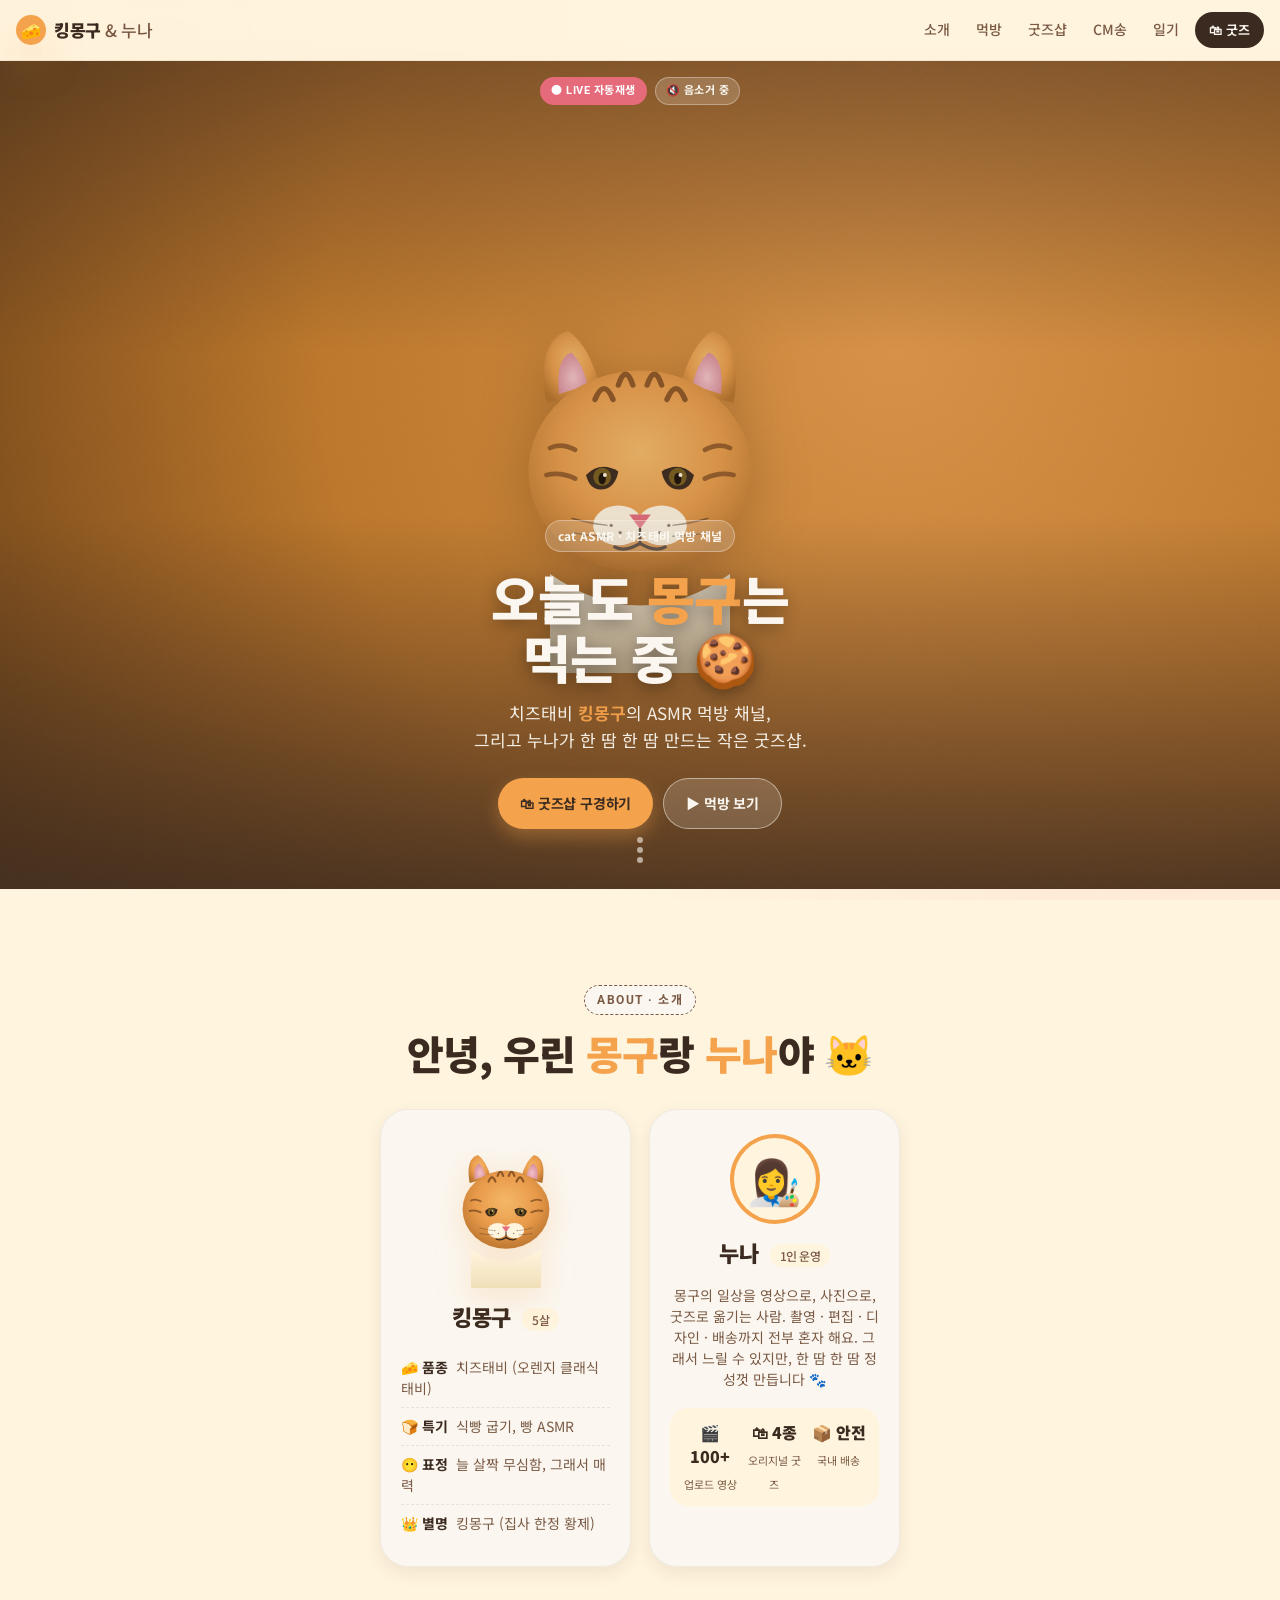
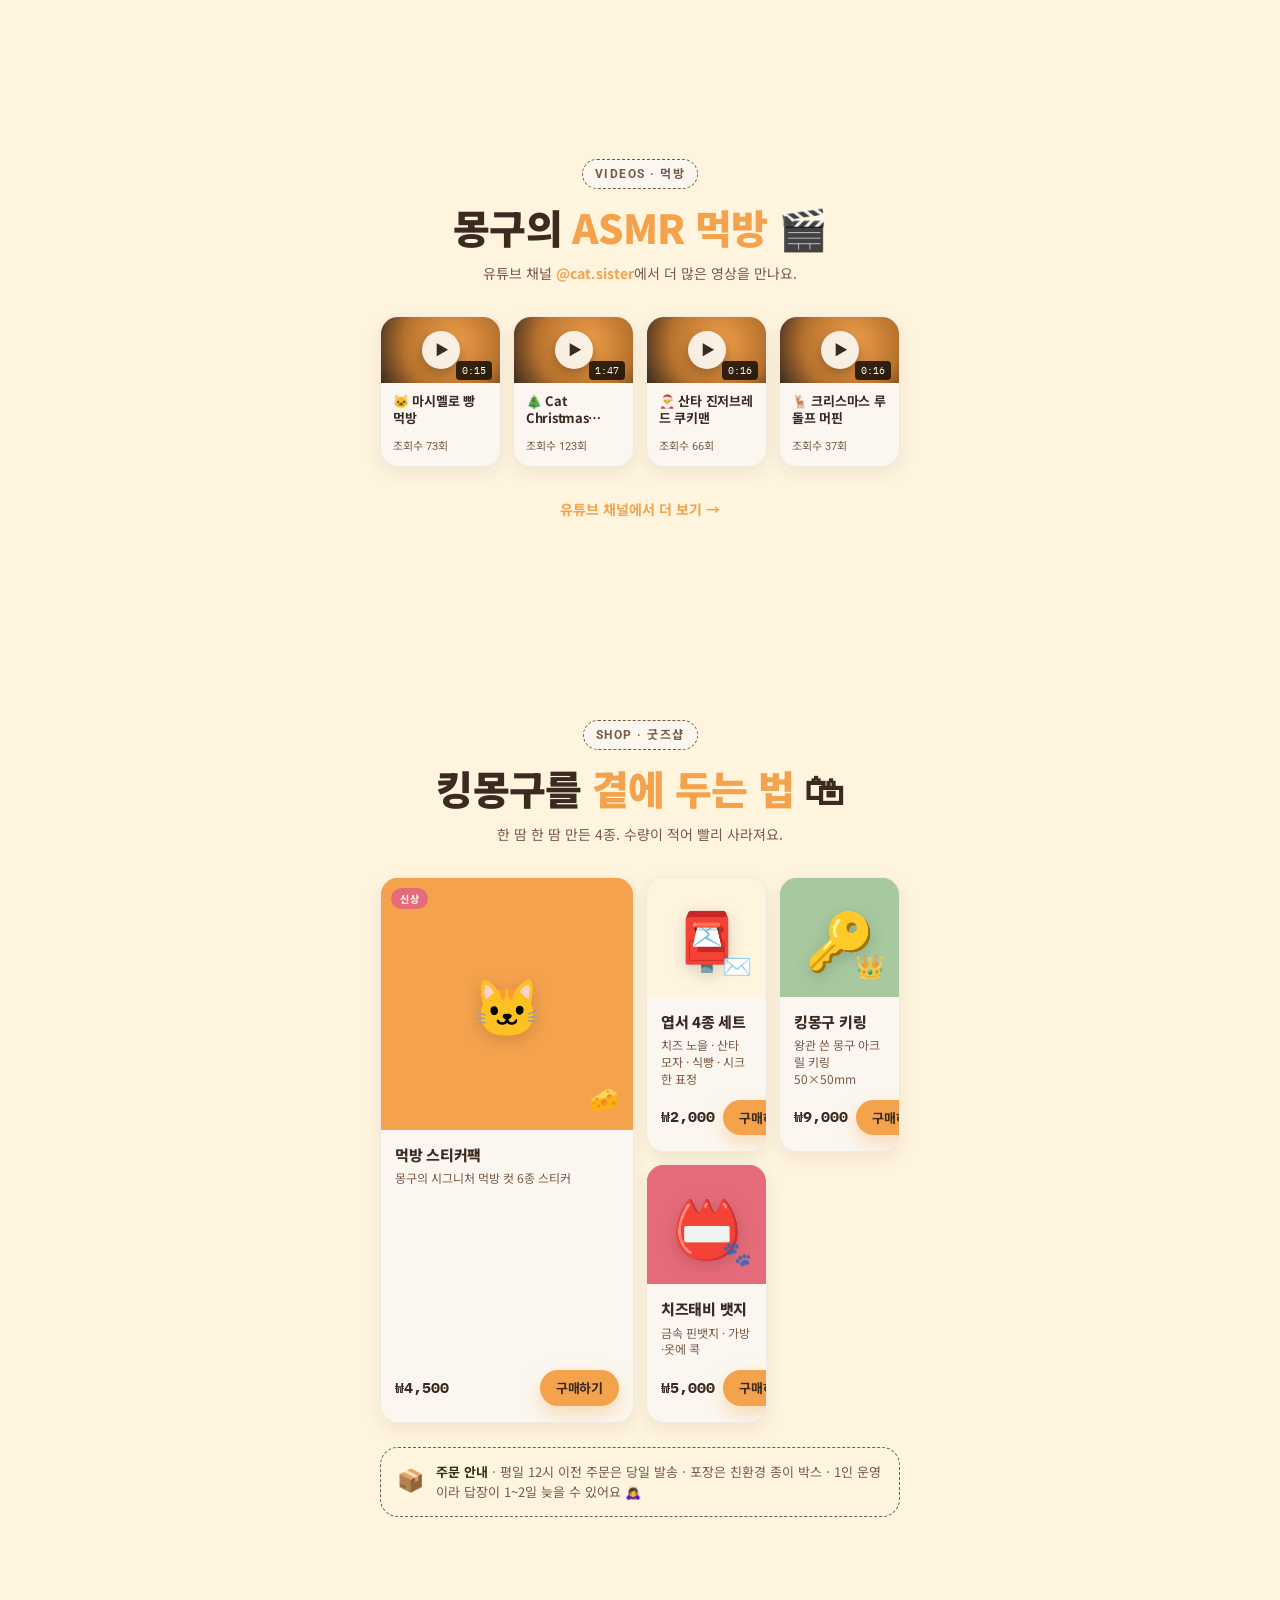
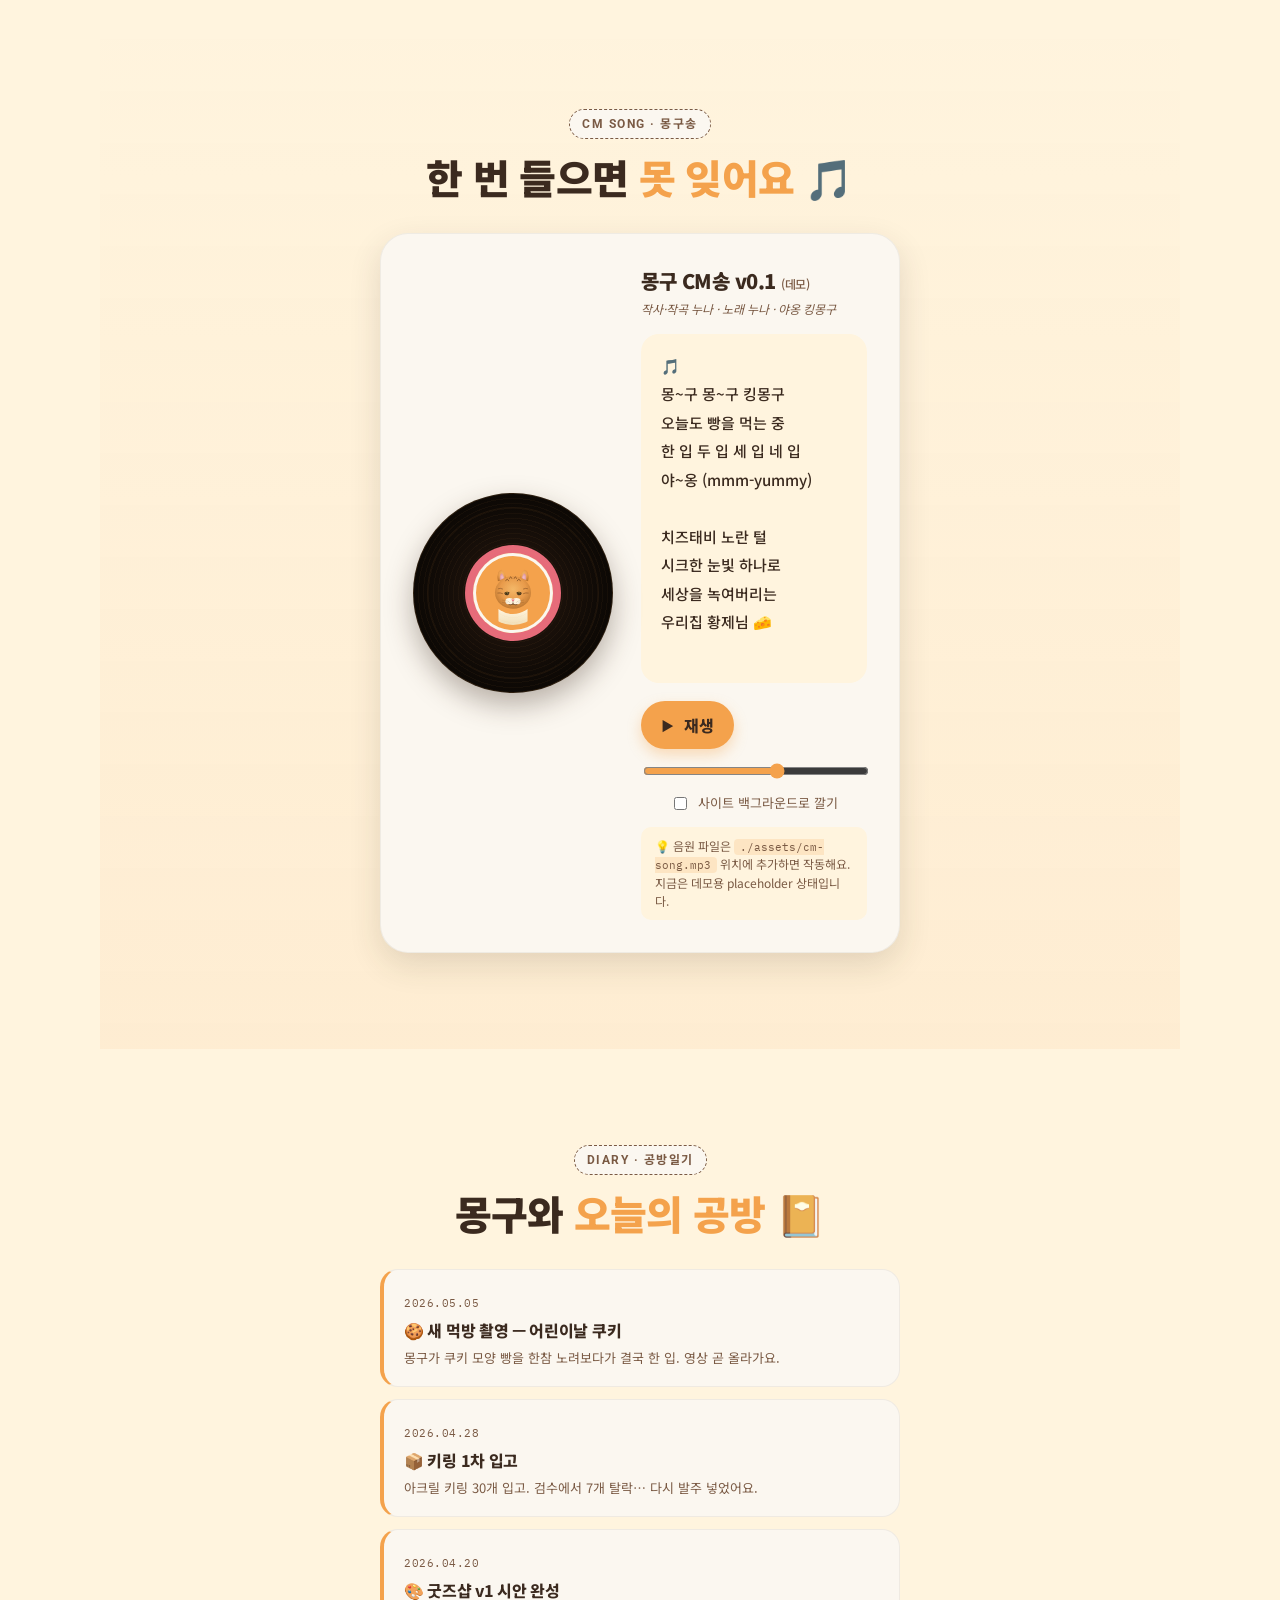
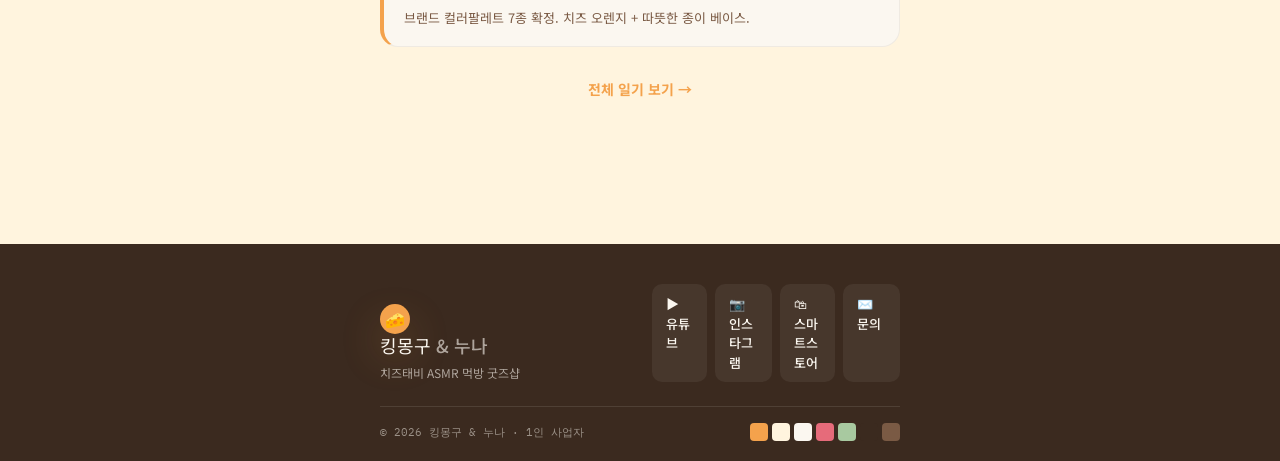
==== index.html @ b76df9a6 "Initial commit: mongu brand homepage Co-Authored-By: Claude Sonnet 4.6 <noreply@anthropic.com>" ====
<!doctype html>
<html lang="ko">
<head>
  <meta charset="utf-8" />
  <meta name="viewport" content="width=device-width,initial-scale=1,viewport-fit=cover" />
  <meta name="theme-color" content="#F4A24C" />
  <meta name="description" content="치즈태비 킹몽구의 ASMR 먹방 채널 공식 굿즈샵. 누나가 한 땀 한 땀 만든 작은 가게." />

  <title>킹몽구 &amp; 누나 — 치즈태비 ASMR 먹방 굿즈샵</title>

  <!-- Open Graph -->
  <meta property="og:title" content="킹몽구 & 누나" />
  <meta property="og:description" content="치즈태비 ASMR 먹방 채널의 작은 굿즈샵 🐱🧀" />
  <meta property="og:type" content="website" />

  <!-- Fonts (유튜브 표준: Roboto + Noto Sans KR) -->
  <link rel="preconnect" href="https://fonts.googleapis.com">
  <link rel="preconnect" href="https://fonts.gstatic.com" crossorigin>
  <link href="https://fonts.googleapis.com/css2?family=Noto+Sans+KR:wght@400;500;700;800;900&family=Roboto:wght@400;500;700;900&family=IBM+Plex+Mono:wght@400;500;600&display=swap" rel="stylesheet">

  <link rel="stylesheet" href="./styles.css" />
  <link rel="icon" href="data:image/svg+xml,%3Csvg xmlns='http://www.w3.org/2000/svg' viewBox='0 0 100 100'%3E%3Ctext y='.9em' font-size='90'%3E🧀%3C/text%3E%3C/svg%3E" />
</head>
<body>

<!-- ============ 상단 떠있는 네비 ============ -->
<header class="topbar" data-shrink>
  <a class="brand" href="#top" aria-label="킹몽구 홈">
    <span class="brand-dot">🧀</span>
    <span class="brand-name">킹몽구 <em>&amp; 누나</em></span>
  </a>
  <nav class="topnav" aria-label="섹션">
    <a href="#about">소개</a>
    <a href="#videos">먹방</a>
    <a href="#shop">굿즈샵</a>
    <a href="#cmsong">CM송</a>
    <a href="#diary">일기</a>
  </nav>
  <button class="topcta" type="button" data-scroll-to="#shop">🛍 굿즈</button>
</header>

<main id="top">

<!-- ============ 1. 히어로 (영상 BG) ============ -->
<section class="hero" id="hero">
  <!-- 영상 백그라운드 (유튜브 임베드. 실제 영상 ID는 README 안내대로 교체) -->
  <div class="hero-bg">
    <iframe
      id="bgvideo"
      src=""
      data-yt-id="REPLACE_WITH_YOUTUBE_ID"
      title="몽구 영상 백그라운드"
      allow="autoplay; encrypted-media"
      tabindex="-1"
      aria-hidden="true"
      loading="lazy"
    ></iframe>
    <!-- 영상이 비어있을 때 보이는 폴백: 몽구 SVG + 따뜻한 그라데이션 -->
    <div class="hero-fallback" aria-hidden="true">
      <object class="hero-mongu" type="image/svg+xml" data="./assets/mongu.svg" tabindex="-1"></object>
    </div>
    <div class="hero-scrim"></div>
    <div class="hero-grain"></div>
  </div>

  <div class="hero-tags">
    <span class="tag tag-live">● LIVE 자동재생</span>
    <span class="tag tag-mute" id="muteBadge">🔇 음소거 중</span>
  </div>

  <div class="hero-copy">
    <span class="hero-badge">cat ASMR · 치즈태비 먹방 채널</span>
    <h1>오늘도 <em>몽구</em>는<br>먹는 중 🍪</h1>
    <p class="hero-sub">
      치즈태비 <b>킹몽구</b>의 ASMR 먹방 채널,<br>
      그리고 누나가 한 땀 한 땀 만드는 작은 굿즈샵.
    </p>
    <div class="hero-ctas">
      <a class="btn btn-primary" href="#shop">🛍 굿즈샵 구경하기</a>
      <a class="btn btn-ghost" href="#videos">▶︎ 먹방 보기</a>
    </div>
  </div>

  <button class="hero-scroll" type="button" aria-label="아래로 스크롤" data-scroll-to="#about">
    <span></span><span></span><span></span>
  </button>
</section>

<!-- ============ 2. 소개 ============ -->
<section class="section about" id="about">
  <div class="section-head">
    <span class="kicker">about · 소개</span>
    <h2>안녕, 우린 <em>몽구</em>랑 <em>누나</em>야 🐱</h2>
  </div>

  <div class="about-grid">
    <div class="about-card mongu-card">
      <object class="about-mongu" type="image/svg+xml" data="./assets/mongu.svg" tabindex="-1"></object>
      <h3>킹몽구 <span class="age">5살</span></h3>
      <ul class="facts">
        <li>🧀 <b>품종</b> 치즈태비 (오렌지 클래식 태비)</li>
        <li>🍞 <b>특기</b> 식빵 굽기, 빵 ASMR</li>
        <li>😶 <b>표정</b> 늘 살짝 무심함, 그래서 매력</li>
        <li>👑 <b>별명</b> 킹몽구 (집사 한정 황제)</li>
      </ul>
    </div>

    <div class="about-card sister-card">
      <div class="sis-emoji">👩‍🎨</div>
      <h3>누나 <span class="age">1인 운영</span></h3>
      <p class="sis-bio">
        몽구의 일상을 영상으로, 사진으로, 굿즈로 옮기는 사람.
        촬영 · 편집 · 디자인 · 배송까지 전부 혼자 해요.
        그래서 느릴 수 있지만, 한 땀 한 땀 정성껏 만듭니다 🐾
      </p>
      <div class="trust">
        <div class="trust-item"><b>🎬 100+</b><span>업로드 영상</span></div>
        <div class="trust-item"><b>🛍 4종</b><span>오리지널 굿즈</span></div>
        <div class="trust-item"><b>📦 안전</b><span>국내 배송</span></div>
      </div>
    </div>
  </div>
</section>

<!-- ============ 3. 먹방 영상 ============ -->
<section class="section videos" id="videos">
  <div class="section-head">
    <span class="kicker">videos · 먹방</span>
    <h2>몽구의 <em>ASMR 먹방</em> 🎬</h2>
    <p class="section-sub">
      유튜브 채널 <a href="https://www.youtube.com/@cat.sister" target="_blank" rel="noopener">@cat.sister</a>에서
      더 많은 영상을 만나요.
    </p>
  </div>

  <div class="video-grid">
    <a class="video-card" data-yt="REPLACE_VIDEO_ID_1" href="https://www.youtube.com/@cat.sister" target="_blank" rel="noopener">
      <div class="video-thumb"><span class="play">▶</span></div>
      <div class="video-meta">
        <span class="duration">0:15</span>
        <h4>🐱 마시멜로 빵 먹방</h4>
        <span class="views">조회수 73회</span>
      </div>
    </a>
    <a class="video-card" data-yt="REPLACE_VIDEO_ID_2" href="https://www.youtube.com/@cat.sister" target="_blank" rel="noopener">
      <div class="video-thumb"><span class="play">▶</span></div>
      <div class="video-meta">
        <span class="duration">1:47</span>
        <h4>🎄 Cat Christmas December</h4>
        <span class="views">조회수 123회</span>
      </div>
    </a>
    <a class="video-card" data-yt="REPLACE_VIDEO_ID_3" href="https://www.youtube.com/@cat.sister" target="_blank" rel="noopener">
      <div class="video-thumb"><span class="play">▶</span></div>
      <div class="video-meta">
        <span class="duration">0:16</span>
        <h4>🎅 산타 진저브레드 쿠키맨</h4>
        <span class="views">조회수 66회</span>
      </div>
    </a>
    <a class="video-card" data-yt="REPLACE_VIDEO_ID_4" href="https://www.youtube.com/@cat.sister" target="_blank" rel="noopener">
      <div class="video-thumb"><span class="play">▶</span></div>
      <div class="video-meta">
        <span class="duration">0:16</span>
        <h4>🦌 크리스마스 루돌프 머핀</h4>
        <span class="views">조회수 37회</span>
      </div>
    </a>
  </div>

  <a class="more-link" href="https://www.youtube.com/@cat.sister" target="_blank" rel="noopener">
    유튜브 채널에서 더 보기 →
  </a>
</section>

<!-- ============ 4. 굿즈샵 ============ -->
<section class="section shop" id="shop">
  <div class="section-head">
    <span class="kicker">shop · 굿즈샵</span>
    <h2>킹몽구를 <em>곁에 두는 법</em> 🛍</h2>
    <p class="section-sub">한 땀 한 땀 만든 4종. 수량이 적어 빨리 사라져요.</p>
  </div>

  <div class="goods-grid">
    <article class="good-card featured">
      <span class="badge-new">신상</span>
      <div class="good-art" style="--bg:#F4A24C">
        <span class="emoji">🐱</span>
        <span class="emoji-stack">🧀</span>
      </div>
      <div class="good-info">
        <h3>먹방 스티커팩</h3>
        <p>몽구의 시그니처 먹방 컷 6종 스티커</p>
        <div class="good-bottom">
          <span class="price">₩4,500</span>
          <a class="btn btn-primary btn-sm" href="#" data-buy="sticker">구매하기</a>
        </div>
      </div>
    </article>

    <article class="good-card">
      <div class="good-art" style="--bg:#FFF4DE">
        <span class="emoji">📮</span>
        <span class="emoji-stack">✉️</span>
      </div>
      <div class="good-info">
        <h3>엽서 4종 세트</h3>
        <p>치즈 노을 · 산타 모자 · 식빵 · 시크한 표정</p>
        <div class="good-bottom">
          <span class="price">₩2,000</span>
          <a class="btn btn-primary btn-sm" href="#" data-buy="postcard">구매하기</a>
        </div>
      </div>
    </article>

    <article class="good-card">
      <div class="good-art" style="--bg:#A8C9A0">
        <span class="emoji">🔑</span>
        <span class="emoji-stack">👑</span>
      </div>
      <div class="good-info">
        <h3>킹몽구 키링</h3>
        <p>왕관 쓴 몽구 아크릴 키링 50×50mm</p>
        <div class="good-bottom">
          <span class="price">₩9,000</span>
          <a class="btn btn-primary btn-sm" href="#" data-buy="keyring">구매하기</a>
        </div>
      </div>
    </article>

    <article class="good-card">
      <div class="good-art" style="--bg:#E66B7A">
        <span class="emoji">📛</span>
        <span class="emoji-stack">🐾</span>
      </div>
      <div class="good-info">
        <h3>치즈태비 뱃지</h3>
        <p>금속 핀뱃지 · 가방·옷에 콕</p>
        <div class="good-bottom">
          <span class="price">₩5,000</span>
          <a class="btn btn-primary btn-sm" href="#" data-buy="badge">구매하기</a>
        </div>
      </div>
    </article>
  </div>

  <div class="shop-note">
    <span>📦</span>
    <p>
      <b>주문 안내</b> · 평일 12시 이전 주문은 당일 발송 ·
      포장은 친환경 종이 박스 · 1인 운영이라 답장이 1~2일 늦을 수 있어요 🙇‍♀️
    </p>
  </div>
</section>

<!-- ============ 5. CM송 ============ -->
<section class="section cmsong" id="cmsong">
  <div class="section-head">
    <span class="kicker">cm song · 몽구송</span>
    <h2>한 번 들으면 <em>못 잊어요</em> 🎵</h2>
  </div>

  <div class="song-card">
    <div class="vinyl" id="vinyl">
      <div class="vinyl-disc">
        <object type="image/svg+xml" data="./assets/mongu.svg" class="vinyl-label" tabindex="-1"></object>
      </div>
    </div>

    <div class="song-body">
      <h3>몽구 CM송 v0.1 <span class="demo">(데모)</span></h3>
      <p class="song-credit">작사·작곡 누나 · 노래 누나 · 야옹 킹몽구</p>

      <pre class="lyrics">
🎵
몽~구 몽~구 킹몽구
오늘도 빵을 먹는 중
한 입 두 입 세 입 네 입
야~옹 (mmm-yummy)

치즈태비 노란 털
시크한 눈빛 하나로
세상을 녹여버리는
우리집 황제님 🧀
      </pre>

      <div class="song-controls">
        <button class="play-btn" id="playSong" type="button" aria-label="CM송 재생/정지">
          <span class="play-ico">▶</span>
          <span class="play-label">재생</span>
        </button>
        <input class="volume" id="volume" type="range" min="0" max="1" step="0.05" value="0.6" aria-label="볼륨" />
        <span class="bg-toggle">
          <input type="checkbox" id="bgmToggle" />
          <label for="bgmToggle">사이트 백그라운드로 깔기</label>
        </span>
      </div>

      <p class="song-note">
        💡 음원 파일은 <code>./assets/cm-song.mp3</code> 위치에 추가하면 작동해요.
        지금은 데모용 placeholder 상태입니다.
      </p>

      <audio id="cmAudio" preload="none" loop>
        <source src="./assets/cm-song.mp3" type="audio/mpeg" />
      </audio>
    </div>
  </div>
</section>

<!-- ============ 6. 공방일기 ============ -->
<section class="section diary" id="diary">
  <div class="section-head">
    <span class="kicker">diary · 공방일기</span>
    <h2>몽구와 <em>오늘의 공방</em> 📔</h2>
  </div>

  <div class="diary-list">
    <article class="diary-item">
      <time>2026.05.05</time>
      <h4>🍪 새 먹방 촬영 — 어린이날 쿠키</h4>
      <p>몽구가 쿠키 모양 빵을 한참 노려보다가 결국 한 입. 영상 곧 올라가요.</p>
    </article>
    <article class="diary-item">
      <time>2026.04.28</time>
      <h4>📦 키링 1차 입고</h4>
      <p>아크릴 키링 30개 입고. 검수에서 7개 탈락… 다시 발주 넣었어요.</p>
    </article>
    <article class="diary-item">
      <time>2026.04.20</time>
      <h4>🎨 굿즈샵 v1 시안 완성</h4>
      <p>브랜드 컬러팔레트 7종 확정. 치즈 오렌지 + 따뜻한 종이 베이스.</p>
    </article>
  </div>

  <a class="more-link" href="#">전체 일기 보기 →</a>
</section>

<!-- ============ 푸터 ============ -->
<footer class="foot">
  <div class="foot-top">
    <div class="foot-brand">
      <span class="brand-dot">🧀</span>
      <span class="brand-name">킹몽구 <em>&amp; 누나</em></span>
      <p class="foot-tag">치즈태비 ASMR 먹방 굿즈샵</p>
    </div>
    <div class="foot-links">
      <a href="https://www.youtube.com/@cat.sister" target="_blank" rel="noopener">▶ 유튜브</a>
      <a href="#" target="_blank" rel="noopener">📷 인스타그램</a>
      <a href="#" target="_blank" rel="noopener">🛍 스마트스토어</a>
      <a href="mailto:hello@example.com">✉️ 문의</a>
    </div>
  </div>
  <div class="foot-bottom">
    <span>© 2026 킹몽구 & 누나 · 1인 사업자</span>
    <span class="palette-strip" aria-label="브랜드 컬러팔레트">
      <i style="background:#F4A24C"></i>
      <i style="background:#FFF4DE"></i>
      <i style="background:#FBF7F0"></i>
      <i style="background:#E66B7A"></i>
      <i style="background:#A8C9A0"></i>
      <i style="background:#3B2A1F"></i>
      <i style="background:#7A5A44"></i>
    </span>
  </div>
</footer>

</main>

<!-- 우측 하단 떠있는 미니 음악 컨트롤 -->
<div class="mini-music" id="miniMusic" hidden>
  <button id="miniToggle" aria-label="음악 토글">🎵</button>
</div>

<script src="./app.js" defer></script>
</body>
</html>
---- styles.css ----
/* ============================================
   킹몽구 & 누나 — Brand Site Stylesheet v1
   디자인 시스템: 7-color warm analog palette
   ============================================ */

/* ===== Tokens ===== */
:root {
  /* Brand colors */
  --cheese:     #F4A24C;
  --cream:      #FFF4DE;
  --paper:      #FBF7F0;
  --strawberry: #E66B7A;
  --sage:       #A8C9A0;
  --bean:       #3B2A1F;
  --mocha:      #7A5A44;

  /* Semantic */
  --bg:         var(--cream);
  --surface:    var(--paper);
  --ink:        var(--bean);
  --ink-soft:   var(--mocha);
  --primary:    var(--cheese);
  --accent:     var(--strawberry);

  /* Type */
  --font-kr: 'Noto Sans KR','Apple SD Gothic Neo',sans-serif;
  --font-en: 'Roboto','Noto Sans KR',sans-serif;
  --font-mono: 'IBM Plex Mono',monospace;

  /* Layout */
  --container: 520px;
  --container-wide: 1080px;
  --radius-sm: 10px;
  --radius:    18px;
  --radius-lg: 28px;

  /* Shadows */
  --shadow-1: 0 6px 18px rgba(59,42,31,.08);
  --shadow-2: 0 12px 32px rgba(59,42,31,.14);
  --shadow-warm: 0 20px 40px rgba(244,162,76,.25);

  /* Motion */
  --ease: cubic-bezier(.2,.8,.2,1);
}

/* ===== Reset ===== */
*, *::before, *::after { box-sizing: border-box; }
html, body { margin: 0; padding: 0; }
body {
  font-family: var(--font-kr);
  color: var(--ink);
  background: var(--bg);
  line-height: 1.5;
  -webkit-font-smoothing: antialiased;
  -webkit-text-size-adjust: 100%;
  overflow-x: hidden;
}
img, svg, object { display: block; max-width: 100%; }
a { color: inherit; text-decoration: none; }
button { font: inherit; color: inherit; background: none; border: 0; cursor: pointer; }

/* ===== Ambient bg (whole page) ===== */
body::before {
  content: "";
  position: fixed; inset: 0;
  background:
    radial-gradient(circle at 12% 6%, rgba(244,162,76,.10), transparent 35%),
    radial-gradient(circle at 92% 92%, rgba(230,107,122,.08), transparent 38%),
    radial-gradient(circle at 50% 50%, rgba(168,201,160,.04), transparent 50%);
  pointer-events: none;
  z-index: -1;
}

/* ===== Topbar (sticky) ===== */
.topbar {
  position: sticky; top: 0; z-index: 50;
  display: flex; align-items: center; gap: 12px;
  padding: 12px 16px;
  background: rgba(255,244,222,.85);
  backdrop-filter: blur(10px);
  -webkit-backdrop-filter: blur(10px);
  border-bottom: 1px solid rgba(59,42,31,.06);
  transition: padding .25s var(--ease), background .25s var(--ease);
}
.topbar[data-shrunk] {
  padding: 8px 16px;
  background: rgba(251,247,240,.92);
  box-shadow: 0 1px 0 rgba(59,42,31,.06);
}
.brand {
  display: flex; align-items: center; gap: 8px;
  font-weight: 900; letter-spacing: -.5px;
  margin-right: auto;
}
.brand-dot {
  width: 30px; height: 30px;
  display: grid; place-items: center;
  background: var(--cheese);
  border-radius: 50%;
  font-size: 16px;
  box-shadow: var(--shadow-warm);
  flex-shrink: 0;
}
.brand-name {
  font-size: 17px; line-height: 1; color: var(--ink);
}
.brand-name em {
  font-style: normal; color: var(--mocha); font-weight: 500;
}
.topnav { display: none; gap: 18px; font-size: 14px; font-weight: 500; color: var(--ink-soft); }
.topnav a { padding: 6px 4px; border-radius: 6px; transition: color .15s; }
.topnav a:hover { color: var(--ink); }
.topcta {
  background: var(--ink);
  color: var(--paper);
  padding: 8px 14px;
  border-radius: 999px;
  font-size: 13px; font-weight: 700;
  transition: transform .15s var(--ease), background .15s;
}
.topcta:hover { transform: translateY(-1px); background: var(--cheese); color: var(--ink); }

/* ===== HERO ===== */
.hero {
  position: relative;
  min-height: 92vh;
  min-height: 92svh;
  display: flex; flex-direction: column; justify-content: flex-end;
  padding: 24px 20px 60px;
  overflow: hidden;
  isolation: isolate;
  color: var(--paper);
}
.hero-bg {
  position: absolute; inset: 0; z-index: -1;
  background:
    radial-gradient(circle at 70% 35%, #E89A4A 0%, #C97D2C 55%, #6E4317 100%);
  overflow: hidden;
}
.hero-bg iframe {
  position: absolute; top: 50%; left: 50%;
  width: 177.77vh; min-width: 100%; height: 56.25vw; min-height: 100%;
  transform: translate(-50%,-50%);
  border: 0;
  pointer-events: none;
  opacity: 0;
  transition: opacity .8s ease;
}
.hero-bg iframe.is-loaded { opacity: 1; }
.hero-fallback {
  position: absolute; inset: 0;
  display: grid; place-items: center;
}
.hero-mongu {
  width: min(60vw, 360px);
  filter: drop-shadow(0 10px 30px rgba(0,0,0,.2));
  animation: gentle-bob 4s var(--ease) infinite;
  pointer-events: none;
}
@keyframes gentle-bob {
  0%, 100% { transform: translateY(0) rotate(-2deg); }
  50%      { transform: translateY(-10px) rotate(2deg); }
}
.hero-scrim {
  position: absolute; inset: 0;
  background:
    linear-gradient(180deg,
      rgba(59,42,31,.55) 0%,
      rgba(59,42,31,.10) 35%,
      rgba(59,42,31,.10) 55%,
      rgba(59,42,31,.85) 100%);
}
.hero-grain {
  position: absolute; inset: 0;
  background-image: url("data:image/svg+xml;utf8,<svg xmlns='http://www.w3.org/2000/svg' width='180' height='180'><filter id='n'><feTurbulence type='fractalNoise' baseFrequency='1.2' numOctaves='2' seed='4'/><feColorMatrix values='0 0 0 0 1  0 0 0 0 1  0 0 0 0 1  0 0 0 0.06 0'/></filter><rect width='100%25' height='100%25' filter='url(%23n)'/></svg>");
  mix-blend-mode: overlay;
  pointer-events: none;
}

.hero-tags {
  position: absolute; top: 16px; left: 16px;
  display: flex; gap: 8px;
  z-index: 2;
}
.tag {
  font-family: var(--font-en);
  font-size: 11px; font-weight: 700; letter-spacing: .5px;
  padding: 5px 10px; border-radius: 999px;
  background: rgba(251,247,240,.18);
  border: 1px solid rgba(251,247,240,.35);
  backdrop-filter: blur(4px);
  color: var(--paper);
}
.tag-live { color: #fff; background: var(--strawberry); border-color: transparent; }

.hero-copy {
  position: relative; z-index: 1;
}
.hero-badge {
  display: inline-block;
  font-size: 12px; font-weight: 700; letter-spacing: .3px;
  padding: 6px 12px; border-radius: 999px;
  background: rgba(251,247,240,.18);
  border: 1px solid rgba(251,247,240,.35);
  margin-bottom: 16px;
}
.hero-copy h1 {
  font-family: var(--font-kr);
  font-weight: 900;
  font-size: clamp(34px, 9vw, 52px);
  line-height: 1.15;
  letter-spacing: -.7px;
  margin: 0 0 12px;
  text-shadow: 0 4px 16px rgba(0,0,0,.35);
}
.hero-copy h1 em { font-style: normal; color: var(--cheese); }
.hero-sub {
  font-size: clamp(14px, 3.6vw, 17px);
  line-height: 1.6;
  margin: 0 0 24px;
  opacity: .95;
}
.hero-sub b { color: var(--cheese); font-weight: 700; }
.hero-ctas {
  display: flex; gap: 10px; flex-wrap: wrap;
}
.btn {
  display: inline-flex; align-items: center; justify-content: center;
  gap: 6px;
  padding: 14px 22px;
  border-radius: 999px;
  font-weight: 700; font-size: 14px;
  letter-spacing: -.2px;
  transition: transform .18s var(--ease), box-shadow .18s, background .15s;
  white-space: nowrap;
}
.btn-primary { background: var(--cheese); color: var(--ink); box-shadow: 0 8px 18px rgba(244,162,76,.35); }
.btn-primary:hover { transform: translateY(-2px); box-shadow: 0 12px 24px rgba(244,162,76,.45); }
.btn-ghost {
  background: rgba(251,247,240,.16);
  color: var(--paper);
  border: 1px solid rgba(251,247,240,.5);
}
.btn-ghost:hover { background: rgba(251,247,240,.26); }
.btn-sm { padding: 8px 16px; font-size: 13px; }

.hero-scroll {
  position: absolute; bottom: 18px; left: 50%; transform: translateX(-50%);
  display: flex; flex-direction: column; gap: 4px; align-items: center;
  padding: 8px;
}
.hero-scroll span {
  width: 6px; height: 6px; border-radius: 50%;
  background: rgba(251,247,240,.6);
  animation: scroll-pulse 1.5s var(--ease) infinite;
}
.hero-scroll span:nth-child(2) { animation-delay: .2s; }
.hero-scroll span:nth-child(3) { animation-delay: .4s; }
@keyframes scroll-pulse {
  0%, 100% { opacity: .3; transform: translateY(0); }
  50%      { opacity: 1; transform: translateY(2px); }
}

/* ===== Section base ===== */
.section {
  padding: 64px 20px;
  max-width: var(--container-wide);
  margin: 0 auto;
}
.section-head {
  max-width: var(--container);
  margin: 0 auto 32px;
  text-align: center;
}
.kicker {
  display: inline-block;
  font-family: var(--font-en);
  font-size: 12px; font-weight: 700; letter-spacing: 1.5px;
  text-transform: uppercase;
  color: var(--mocha);
  background: var(--paper);
  padding: 5px 12px; border-radius: 999px;
  border: 1px dashed var(--mocha);
  margin-bottom: 14px;
}
.section h2 {
  font-family: var(--font-kr);
  font-weight: 900;
  font-size: clamp(26px, 7vw, 40px);
  line-height: 1.2;
  letter-spacing: -.7px;
  margin: 0 0 12px;
  color: var(--ink);
}
.section h2 em { font-style: normal; color: var(--cheese); }
.section-sub {
  font-size: 14px; color: var(--ink-soft); margin: 0;
}
.section-sub a { color: var(--cheese); font-weight: 700; }

/* ===== About ===== */
.about-grid {
  display: grid; gap: 18px;
  max-width: var(--container);
  margin: 0 auto;
}
.about-card {
  background: var(--paper);
  border-radius: var(--radius-lg);
  padding: 24px 20px;
  box-shadow: var(--shadow-1);
  border: 1px solid rgba(59,42,31,.06);
  text-align: center;
}
.about-card h3 {
  font-weight: 900;
  font-size: 22px;
  margin: 12px 0 16px;
  letter-spacing: -.5px;
}
.about-card .age {
  font-size: 12px; font-weight: 500; color: var(--ink-soft);
  background: var(--cream); padding: 3px 10px; border-radius: 999px;
  margin-left: 6px; vertical-align: middle;
}
.about-mongu {
  width: 140px; height: 154px;
  margin: 0 auto;
  filter: drop-shadow(0 8px 16px rgba(244,162,76,.25));
}
.facts {
  list-style: none; padding: 0; margin: 0;
  text-align: left;
  font-size: 14px;
  color: var(--ink-soft);
}
.facts li { padding: 8px 0; border-bottom: 1px dashed rgba(59,42,31,.1); }
.facts li:last-child { border-bottom: 0; }
.facts b { color: var(--ink); margin-right: 4px; }

.sis-emoji {
  width: 90px; height: 90px;
  margin: 0 auto;
  display: grid; place-items: center;
  background: var(--cream);
  border-radius: 50%;
  font-size: 44px;
  box-shadow: inset 0 0 0 4px var(--cheese);
}
.sis-bio { font-size: 14px; color: var(--ink-soft); margin: 12px 0 18px; }
.trust {
  display: grid; grid-template-columns: repeat(3,1fr); gap: 8px;
  background: var(--cream); border-radius: var(--radius); padding: 12px;
}
.trust-item { text-align: center; }
.trust-item b { display: block; font-weight: 900; font-size: 16px; color: var(--ink); margin-bottom: 2px; }
.trust-item span { font-size: 11px; color: var(--ink-soft); }

/* ===== Videos ===== */
.video-grid {
  display: grid; grid-template-columns: 1fr 1fr;
  gap: 12px;
  max-width: var(--container);
  margin: 0 auto;
}
.video-card {
  display: block;
  background: var(--paper);
  border-radius: var(--radius);
  overflow: hidden;
  box-shadow: var(--shadow-1);
  transition: transform .2s var(--ease), box-shadow .2s;
  border: 1px solid rgba(59,42,31,.06);
}
.video-card:hover { transform: translateY(-3px); box-shadow: var(--shadow-2); }
.video-thumb {
  position: relative;
  aspect-ratio: 16/9;
  background:
    radial-gradient(circle at 60% 40%, #F4A24C 0%, #B5712C 60%, #3B2A1F 100%);
  display: grid; place-items: center;
}
.video-card[data-yt-thumb] .video-thumb {
  background-size: cover; background-position: center;
}
.play {
  width: 38px; height: 38px;
  background: rgba(251,247,240,.92);
  color: var(--ink);
  border-radius: 50%;
  display: grid; place-items: center;
  font-size: 14px;
  padding-left: 3px;
  box-shadow: 0 4px 12px rgba(0,0,0,.3);
  transition: transform .18s;
}
.video-card:hover .play { transform: scale(1.1); }
.video-meta {
  padding: 10px 12px;
  position: relative;
}
.video-meta .duration {
  position: absolute; top: -22px; right: 8px;
  background: rgba(0,0,0,.75); color: #fff;
  font-family: var(--font-mono);
  font-size: 10px;
  padding: 2px 6px;
  border-radius: 4px;
}
.video-meta h4 {
  font-size: 13px; font-weight: 700;
  margin: 0 0 4px;
  line-height: 1.3;
  letter-spacing: -.3px;
  display: -webkit-box; -webkit-line-clamp: 2; -webkit-box-orient: vertical;
  overflow: hidden;
}
.video-meta .views {
  font-family: var(--font-en);
  font-size: 11px; color: var(--ink-soft);
}

.more-link {
  display: block;
  text-align: center;
  margin-top: 24px;
  font-size: 14px; font-weight: 700;
  color: var(--cheese);
  padding: 8px;
}
.more-link:hover { text-decoration: underline; }

/* ===== Shop ===== */
.goods-grid {
  display: grid; grid-template-columns: 1fr 1fr;
  gap: 12px;
  max-width: var(--container);
  margin: 0 auto;
}
.good-card {
  position: relative;
  background: var(--paper);
  border-radius: var(--radius);
  overflow: hidden;
  box-shadow: var(--shadow-1);
  border: 1px solid rgba(59,42,31,.06);
  display: flex; flex-direction: column;
  transition: transform .2s var(--ease), box-shadow .2s;
}
.good-card:hover { transform: translateY(-3px); box-shadow: var(--shadow-2); }
.good-card.featured { grid-column: 1 / -1; }
.good-card.featured .good-art { aspect-ratio: 16/8; }
.badge-new {
  position: absolute; top: 10px; left: 10px; z-index: 2;
  background: var(--strawberry); color: var(--paper);
  font-size: 10px; font-weight: 800; letter-spacing: .5px;
  padding: 3px 9px; border-radius: 999px;
}
.good-art {
  background: var(--bg);
  background-color: var(--bg);
  aspect-ratio: 1;
  display: grid; place-items: center;
  position: relative;
  overflow: hidden;
}
.good-card .good-art { background: var(--bg); }
.good-card .good-art { background: var(--bg); background-color: var(--bg); }
.good-art { background: var(--bg); }
.good-card .good-art { background: linear-gradient(135deg, var(--bg, var(--cream)), color-mix(in srgb, var(--bg, var(--cream)) 70%, white)); }
.good-art {
  background: var(--bg, var(--cream));
}
/* override with inline --bg */
.good-card .good-art { background: linear-gradient(135deg, var(--bg, var(--cream)) 0%, transparent 100%), var(--bg, var(--cream)); }
.good-art .emoji {
  font-size: 56px;
  filter: drop-shadow(0 4px 8px rgba(0,0,0,.15));
}
.good-art .emoji-stack {
  position: absolute; bottom: 14px; right: 14px;
  font-size: 24px; opacity: .8;
}
.good-info {
  padding: 14px 14px 16px;
  flex: 1;
  display: flex; flex-direction: column;
}
.good-info h3 {
  font-size: 15px; font-weight: 800;
  margin: 0 0 4px;
  letter-spacing: -.3px;
}
.good-info p {
  font-size: 12px; color: var(--ink-soft);
  margin: 0 0 12px;
  line-height: 1.4;
  flex: 1;
}
.good-bottom {
  display: flex; align-items: center; justify-content: space-between;
  gap: 8px;
}
.price {
  font-family: var(--font-mono);
  font-weight: 700; font-size: 15px;
  color: var(--ink);
}

.shop-note {
  margin: 24px auto 0;
  max-width: var(--container);
  background: var(--cream);
  border: 1px dashed var(--mocha);
  border-radius: var(--radius);
  padding: 14px 16px;
  display: flex; gap: 12px; align-items: flex-start;
  font-size: 13px;
}
.shop-note span { font-size: 22px; flex-shrink: 0; }
.shop-note p { margin: 0; color: var(--ink-soft); line-height: 1.55; }
.shop-note b { color: var(--ink); }

/* ===== CM Song ===== */
.cmsong {
  background: linear-gradient(180deg, transparent, rgba(244,162,76,.08));
}
.song-card {
  max-width: var(--container);
  margin: 0 auto;
  background: var(--paper);
  border-radius: var(--radius-lg);
  padding: 24px 20px;
  box-shadow: var(--shadow-2);
  border: 1px solid rgba(59,42,31,.06);
  display: grid;
  grid-template-columns: 1fr;
  gap: 18px;
  align-items: center;
}
.vinyl {
  width: 180px; height: 180px;
  margin: 0 auto;
  position: relative;
}
.vinyl-disc {
  width: 100%; height: 100%;
  border-radius: 50%;
  background:
    radial-gradient(circle at 50% 50%, #2a1a10 0%, #0f0a06 60%, #050300 100%);
  position: relative;
  box-shadow: 0 12px 28px rgba(59,42,31,.35), inset 0 0 0 1px rgba(244,162,76,.1);
  display: grid; place-items: center;
}
.vinyl-disc::before, .vinyl-disc::after {
  content: ""; position: absolute; inset: 0;
  border-radius: 50%; pointer-events: none;
}
.vinyl-disc::before {
  background: repeating-radial-gradient(circle at center, transparent 0 4px, rgba(244,162,76,.04) 4px 5px);
}
.vinyl-disc::after {
  inset: 14px;
  border: 1px solid rgba(244,162,76,.08);
}
.vinyl-label {
  width: 80px; height: 80px;
  border-radius: 50%;
  background: var(--cheese);
  padding: 8px;
  box-shadow: inset 0 0 0 3px var(--paper), 0 0 0 8px var(--strawberry);
}
.vinyl.is-playing .vinyl-disc {
  animation: spin 4s linear infinite;
}
@keyframes spin {
  to { transform: rotate(360deg); }
}

.song-body h3 {
  font-size: 20px; font-weight: 900; margin: 0 0 4px;
  letter-spacing: -.5px;
  text-align: center;
}
.song-body h3 .demo {
  font-size: 12px; color: var(--ink-soft); font-weight: 500;
}
.song-credit {
  text-align: center;
  font-size: 12px; color: var(--ink-soft); margin: 0 0 16px;
  font-style: italic;
}
.lyrics {
  font-family: var(--font-kr);
  font-size: 15px; font-weight: 500;
  line-height: 1.9;
  color: var(--ink);
  background: var(--cream);
  border-radius: var(--radius);
  padding: 18px 20px;
  margin: 0 0 18px;
  white-space: pre-wrap;
  text-align: center;
}
.song-controls {
  display: flex; flex-direction: column; gap: 12px;
  margin-bottom: 14px;
}
.play-btn {
  display: inline-flex; align-items: center; gap: 10px;
  background: var(--cheese); color: var(--ink);
  padding: 12px 20px; border-radius: 999px;
  font-weight: 800;
  align-self: center;
  box-shadow: 0 6px 14px rgba(244,162,76,.35);
  transition: transform .18s var(--ease);
}
.play-btn:hover { transform: translateY(-2px); }
.play-ico { font-size: 13px; }
.volume {
  width: 100%;
  accent-color: var(--cheese);
}
.bg-toggle {
  display: flex; align-items: center; gap: 8px; justify-content: center;
  font-size: 13px; color: var(--ink-soft);
}
.bg-toggle input { accent-color: var(--cheese); }
.song-note {
  font-size: 12px; color: var(--ink-soft);
  background: var(--cream);
  border-radius: var(--radius-sm);
  padding: 10px 14px;
  margin: 0;
}
.song-note code {
  font-family: var(--font-mono);
  background: rgba(244,162,76,.18);
  padding: 1px 6px;
  border-radius: 4px;
  font-size: 11px;
}

/* ===== Diary ===== */
.diary-list {
  max-width: var(--container);
  margin: 0 auto;
  display: flex; flex-direction: column; gap: 12px;
}
.diary-item {
  background: var(--paper);
  border-radius: var(--radius);
  padding: 18px 20px;
  border: 1px solid rgba(59,42,31,.06);
  border-left: 4px solid var(--cheese);
  transition: transform .15s var(--ease);
}
.diary-item:hover { transform: translateX(4px); }
.diary-item time {
  font-family: var(--font-mono);
  font-size: 11px;
  color: var(--ink-soft);
  letter-spacing: .5px;
}
.diary-item h4 {
  font-size: 16px; font-weight: 800;
  margin: 6px 0 6px;
  letter-spacing: -.3px;
}
.diary-item p {
  font-size: 13px; color: var(--ink-soft);
  margin: 0; line-height: 1.55;
}

/* ===== Footer ===== */
.foot {
  background: var(--bean);
  color: var(--paper);
  padding: 40px 20px 20px;
  margin-top: 40px;
}
.foot-top {
  max-width: var(--container);
  margin: 0 auto 24px;
  display: grid; gap: 24px;
}
.foot-brand .brand-dot { background: var(--cheese); }
.foot-brand .brand-name { color: var(--paper); font-size: 18px; }
.foot-brand .brand-name em { color: rgba(251,247,240,.6); }
.foot-tag {
  font-size: 12px; color: rgba(251,247,240,.6);
  margin: 6px 0 0;
}
.foot-links {
  display: grid; grid-template-columns: 1fr 1fr; gap: 8px;
}
.foot-links a {
  background: rgba(251,247,240,.06);
  padding: 10px 14px;
  border-radius: var(--radius-sm);
  font-size: 13px; font-weight: 500;
  transition: background .15s;
}
.foot-links a:hover { background: rgba(244,162,76,.18); color: var(--cheese); }
.foot-bottom {
  max-width: var(--container);
  margin: 0 auto;
  padding-top: 16px;
  border-top: 1px solid rgba(251,247,240,.1);
  display: flex; flex-direction: column; gap: 12px; align-items: flex-start;
  font-size: 11px; color: rgba(251,247,240,.5);
  font-family: var(--font-mono);
}
.palette-strip {
  display: flex; gap: 4px;
}
.palette-strip i {
  width: 18px; height: 18px;
  border-radius: 4px;
  display: block;
}

/* ===== Mini music (floating) ===== */
.mini-music {
  position: fixed;
  bottom: 16px; right: 16px;
  z-index: 60;
}
.mini-music button {
  width: 52px; height: 52px;
  border-radius: 50%;
  background: var(--cheese);
  color: var(--ink);
  font-size: 22px;
  box-shadow: 0 8px 20px rgba(244,162,76,.45);
  transition: transform .18s var(--ease);
}
.mini-music button:hover { transform: scale(1.08); }
.mini-music button.is-on {
  background: var(--strawberry);
  color: var(--paper);
  animation: pulse-ring 2s var(--ease) infinite;
}
@keyframes pulse-ring {
  0%, 100% { box-shadow: 0 8px 20px rgba(230,107,122,.45), 0 0 0 0 rgba(230,107,122,.4); }
  50%      { box-shadow: 0 8px 20px rgba(230,107,122,.45), 0 0 0 12px rgba(230,107,122,0); }
}

/* ===== Reveal animation ===== */
.section-head, .about-card, .video-card, .good-card, .diary-item, .song-card {
  opacity: 0;
  transform: translateY(20px);
  transition: opacity .6s var(--ease), transform .6s var(--ease);
}
.section-head.in, .about-card.in, .video-card.in, .good-card.in, .diary-item.in, .song-card.in {
  opacity: 1; transform: translateY(0);
}

/* ===== Tablet+ ===== */
@media (min-width: 720px) {
  .topnav { display: flex; }
  .about-grid { grid-template-columns: 1fr 1fr; }
  .video-grid { grid-template-columns: repeat(4, 1fr); }
  .goods-grid { grid-template-columns: repeat(4, 1fr); }
  .good-card.featured { grid-column: span 2; grid-row: span 2; }
  .good-card.featured .good-art { aspect-ratio: 1; }
  .song-card { grid-template-columns: 200px 1fr; gap: 28px; padding: 32px; }
  .vinyl { width: 200px; height: 200px; margin: 0; }
  .song-body h3, .song-credit { text-align: left; }
  .play-btn { align-self: flex-start; }
  .lyrics { text-align: left; }
  .foot-top { grid-template-columns: 1fr 1fr; align-items: end; }
  .foot-links { grid-template-columns: repeat(4, auto); justify-content: end; }
  .foot-bottom { flex-direction: row; justify-content: space-between; align-items: center; }
  .section { padding: 96px 24px; }
  .hero-copy { max-width: 640px; margin: 0 auto; text-align: center; }
  .hero-ctas { justify-content: center; }
  .hero-tags { left: 50%; transform: translateX(-50%); }
}

/* ===== Reduced motion ===== */
@media (prefers-reduced-motion: reduce) {
  *, *::before, *::after {
    animation-duration: .01ms !important;
    animation-iteration-count: 1 !important;
    transition-duration: .01ms !important;
  }
  .hero-mongu { animation: none; }
  .vinyl.is-playing .vinyl-disc { animation: none; }
}
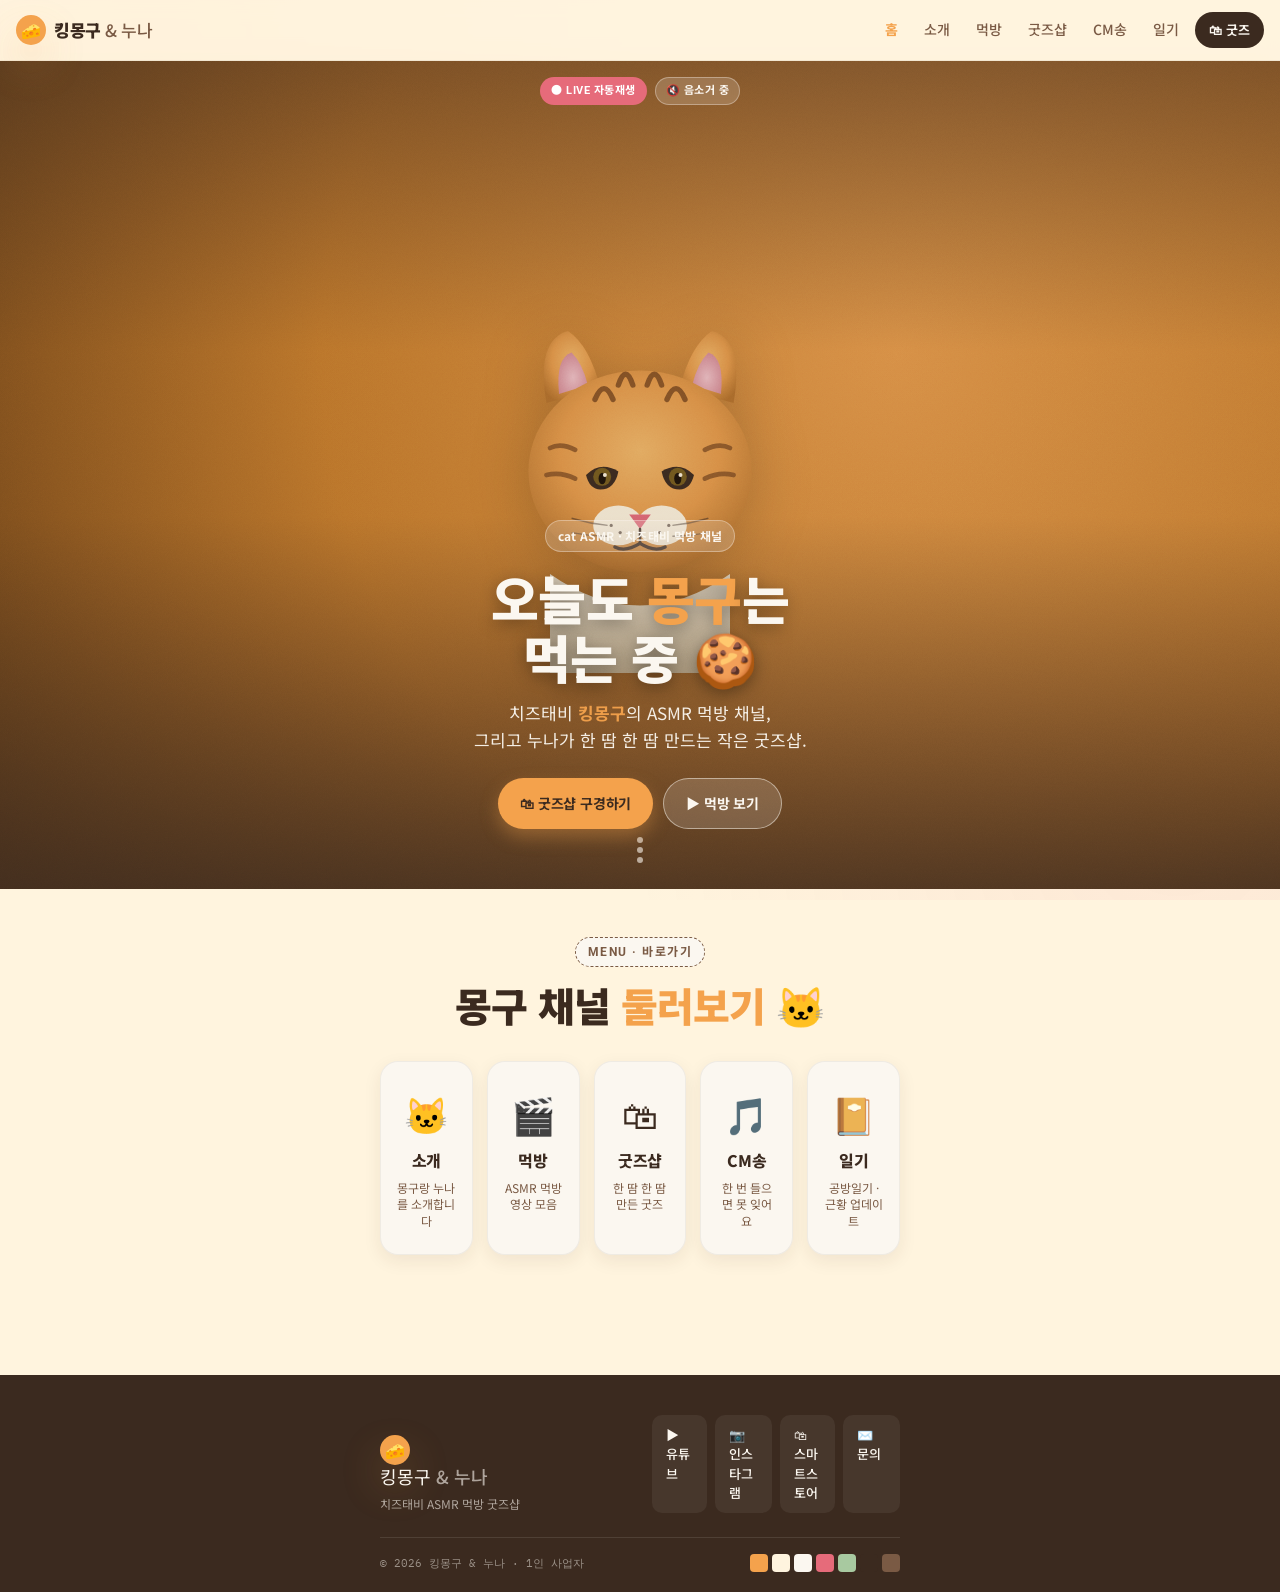
==== commit 5a8cb46b: "Refactor: split single-page site into tab-based multi-page structure - index.html: hero + quick-link" ====
--- a/index.html
+++ b/index.html
@@ -13,7 +13,6 @@
   <meta property="og:description" content="치즈태비 ASMR 먹방 채널의 작은 굿즈샵 🐱🧀" />
   <meta property="og:type" content="website" />
 
-  <!-- Fonts (유튜브 표준: Roboto + Noto Sans KR) -->
   <link rel="preconnect" href="https://fonts.googleapis.com">
   <link rel="preconnect" href="https://fonts.gstatic.com" crossorigin>
   <link href="https://fonts.googleapis.com/css2?family=Noto+Sans+KR:wght@400;500;700;800;900&family=Roboto:wght@400;500;700;900&family=IBM+Plex+Mono:wght@400;500;600&display=swap" rel="stylesheet">
@@ -21,29 +20,29 @@
   <link rel="stylesheet" href="./styles.css" />
   <link rel="icon" href="data:image/svg+xml,%3Csvg xmlns='http://www.w3.org/2000/svg' viewBox='0 0 100 100'%3E%3Ctext y='.9em' font-size='90'%3E🧀%3C/text%3E%3C/svg%3E" />
 </head>
-<body>
+<body data-page="home">
 
-<!-- ============ 상단 떠있는 네비 ============ -->
+<!-- ============ 상단 네비 ============ -->
 <header class="topbar" data-shrink>
-  <a class="brand" href="#top" aria-label="킹몽구 홈">
+  <a class="brand" href="index.html" aria-label="킹몽구 홈">
     <span class="brand-dot">🧀</span>
     <span class="brand-name">킹몽구 <em>&amp; 누나</em></span>
   </a>
-  <nav class="topnav" aria-label="섹션">
-    <a href="#about">소개</a>
-    <a href="#videos">먹방</a>
-    <a href="#shop">굿즈샵</a>
-    <a href="#cmsong">CM송</a>
-    <a href="#diary">일기</a>
+  <nav class="topnav" aria-label="페이지">
+    <a href="index.html">홈</a>
+    <a href="about.html">소개</a>
+    <a href="videos.html">먹방</a>
+    <a href="shop.html">굿즈샵</a>
+    <a href="cmsong.html">CM송</a>
+    <a href="diary.html">일기</a>
   </nav>
-  <button class="topcta" type="button" data-scroll-to="#shop">🛍 굿즈</button>
+  <a class="topcta" href="shop.html">🛍 굿즈</a>
 </header>
 
 <main id="top">
 
-<!-- ============ 1. 히어로 (영상 BG) ============ -->
+<!-- ============ 히어로 ============ -->
 <section class="hero" id="hero">
-  <!-- 영상 백그라운드 (유튜브 임베드. 실제 영상 ID는 README 안내대로 교체) -->
   <div class="hero-bg">
     <iframe
       id="bgvideo"
@@ -55,7 +54,6 @@
       aria-hidden="true"
       loading="lazy"
     ></iframe>
-    <!-- 영상이 비어있을 때 보이는 폴백: 몽구 SVG + 따뜻한 그라데이션 -->
     <div class="hero-fallback" aria-hidden="true">
       <object class="hero-mongu" type="image/svg+xml" data="./assets/mongu.svg" tabindex="-1"></object>
     </div>
@@ -76,265 +74,52 @@
       그리고 누나가 한 땀 한 땀 만드는 작은 굿즈샵.
     </p>
     <div class="hero-ctas">
-      <a class="btn btn-primary" href="#shop">🛍 굿즈샵 구경하기</a>
-      <a class="btn btn-ghost" href="#videos">▶︎ 먹방 보기</a>
+      <a class="btn btn-primary" href="shop.html">🛍 굿즈샵 구경하기</a>
+      <a class="btn btn-ghost" href="videos.html">▶︎ 먹방 보기</a>
     </div>
   </div>
 
-  <button class="hero-scroll" type="button" aria-label="아래로 스크롤" data-scroll-to="#about">
+  <button class="hero-scroll" type="button" aria-label="아래로 스크롤" data-scroll-to="#quick-links">
     <span></span><span></span><span></span>
   </button>
 </section>
 
-<!-- ============ 2. 소개 ============ -->
-<section class="section about" id="about">
+<!-- ============ 홈 퀵링크 ============ -->
+<section class="section quick-links" id="quick-links">
   <div class="section-head">
-    <span class="kicker">about · 소개</span>
-    <h2>안녕, 우린 <em>몽구</em>랑 <em>누나</em>야 🐱</h2>
+    <span class="kicker">menu · 바로가기</span>
+    <h2>몽구 채널 <em>둘러보기</em> 🐱</h2>
   </div>
-
-  <div class="about-grid">
-    <div class="about-card mongu-card">
-      <object class="about-mongu" type="image/svg+xml" data="./assets/mongu.svg" tabindex="-1"></object>
-      <h3>킹몽구 <span class="age">5살</span></h3>
-      <ul class="facts">
-        <li>🧀 <b>품종</b> 치즈태비 (오렌지 클래식 태비)</li>
-        <li>🍞 <b>특기</b> 식빵 굽기, 빵 ASMR</li>
-        <li>😶 <b>표정</b> 늘 살짝 무심함, 그래서 매력</li>
-        <li>👑 <b>별명</b> 킹몽구 (집사 한정 황제)</li>
-      </ul>
-    </div>
-
-    <div class="about-card sister-card">
-      <div class="sis-emoji">👩‍🎨</div>
-      <h3>누나 <span class="age">1인 운영</span></h3>
-      <p class="sis-bio">
-        몽구의 일상을 영상으로, 사진으로, 굿즈로 옮기는 사람.
-        촬영 · 편집 · 디자인 · 배송까지 전부 혼자 해요.
-        그래서 느릴 수 있지만, 한 땀 한 땀 정성껏 만듭니다 🐾
-      </p>
-      <div class="trust">
-        <div class="trust-item"><b>🎬 100+</b><span>업로드 영상</span></div>
-        <div class="trust-item"><b>🛍 4종</b><span>오리지널 굿즈</span></div>
-        <div class="trust-item"><b>📦 안전</b><span>국내 배송</span></div>
-      </div>
-    </div>
+  <div class="quick-grid">
+    <a class="quick-card" href="about.html">
+      <span class="quick-icon">🐱</span>
+      <h3>소개</h3>
+      <p>몽구랑 누나를 소개합니다</p>
+    </a>
+    <a class="quick-card" href="videos.html">
+      <span class="quick-icon">🎬</span>
+      <h3>먹방</h3>
+      <p>ASMR 먹방 영상 모음</p>
+    </a>
+    <a class="quick-card" href="shop.html">
+      <span class="quick-icon">🛍</span>
+      <h3>굿즈샵</h3>
+      <p>한 땀 한 땀 만든 굿즈</p>
+    </a>
+    <a class="quick-card" href="cmsong.html">
+      <span class="quick-icon">🎵</span>
+      <h3>CM송</h3>
+      <p>한 번 들으면 못 잊어요</p>
+    </a>
+    <a class="quick-card" href="diary.html">
+      <span class="quick-icon">📔</span>
+      <h3>일기</h3>
+      <p>공방일기 · 근황 업데이트</p>
+    </a>
   </div>
 </section>
 
-<!-- ============ 3. 먹방 영상 ============ -->
-<section class="section videos" id="videos">
-  <div class="section-head">
-    <span class="kicker">videos · 먹방</span>
-    <h2>몽구의 <em>ASMR 먹방</em> 🎬</h2>
-    <p class="section-sub">
-      유튜브 채널 <a href="https://www.youtube.com/@cat.sister" target="_blank" rel="noopener">@cat.sister</a>에서
-      더 많은 영상을 만나요.
-    </p>
-  </div>
-
-  <div class="video-grid">
-    <a class="video-card" data-yt="REPLACE_VIDEO_ID_1" href="https://www.youtube.com/@cat.sister" target="_blank" rel="noopener">
-      <div class="video-thumb"><span class="play">▶</span></div>
-      <div class="video-meta">
-        <span class="duration">0:15</span>
-        <h4>🐱 마시멜로 빵 먹방</h4>
-        <span class="views">조회수 73회</span>
-      </div>
-    </a>
-    <a class="video-card" data-yt="REPLACE_VIDEO_ID_2" href="https://www.youtube.com/@cat.sister" target="_blank" rel="noopener">
-      <div class="video-thumb"><span class="play">▶</span></div>
-      <div class="video-meta">
-        <span class="duration">1:47</span>
-        <h4>🎄 Cat Christmas December</h4>
-        <span class="views">조회수 123회</span>
-      </div>
-    </a>
-    <a class="video-card" data-yt="REPLACE_VIDEO_ID_3" href="https://www.youtube.com/@cat.sister" target="_blank" rel="noopener">
-      <div class="video-thumb"><span class="play">▶</span></div>
-      <div class="video-meta">
-        <span class="duration">0:16</span>
-        <h4>🎅 산타 진저브레드 쿠키맨</h4>
-        <span class="views">조회수 66회</span>
-      </div>
-    </a>
-    <a class="video-card" data-yt="REPLACE_VIDEO_ID_4" href="https://www.youtube.com/@cat.sister" target="_blank" rel="noopener">
-      <div class="video-thumb"><span class="play">▶</span></div>
-      <div class="video-meta">
-        <span class="duration">0:16</span>
-        <h4>🦌 크리스마스 루돌프 머핀</h4>
-        <span class="views">조회수 37회</span>
-      </div>
-    </a>
-  </div>
-
-  <a class="more-link" href="https://www.youtube.com/@cat.sister" target="_blank" rel="noopener">
-    유튜브 채널에서 더 보기 →
-  </a>
-</section>
-
-<!-- ============ 4. 굿즈샵 ============ -->
-<section class="section shop" id="shop">
-  <div class="section-head">
-    <span class="kicker">shop · 굿즈샵</span>
-    <h2>킹몽구를 <em>곁에 두는 법</em> 🛍</h2>
-    <p class="section-sub">한 땀 한 땀 만든 4종. 수량이 적어 빨리 사라져요.</p>
-  </div>
-
-  <div class="goods-grid">
-    <article class="good-card featured">
-      <span class="badge-new">신상</span>
-      <div class="good-art" style="--bg:#F4A24C">
-        <span class="emoji">🐱</span>
-        <span class="emoji-stack">🧀</span>
-      </div>
-      <div class="good-info">
-        <h3>먹방 스티커팩</h3>
-        <p>몽구의 시그니처 먹방 컷 6종 스티커</p>
-        <div class="good-bottom">
-          <span class="price">₩4,500</span>
-          <a class="btn btn-primary btn-sm" href="#" data-buy="sticker">구매하기</a>
-        </div>
-      </div>
-    </article>
-
-    <article class="good-card">
-      <div class="good-art" style="--bg:#FFF4DE">
-        <span class="emoji">📮</span>
-        <span class="emoji-stack">✉️</span>
-      </div>
-      <div class="good-info">
-        <h3>엽서 4종 세트</h3>
-        <p>치즈 노을 · 산타 모자 · 식빵 · 시크한 표정</p>
-        <div class="good-bottom">
-          <span class="price">₩2,000</span>
-          <a class="btn btn-primary btn-sm" href="#" data-buy="postcard">구매하기</a>
-        </div>
-      </div>
-    </article>
-
-    <article class="good-card">
-      <div class="good-art" style="--bg:#A8C9A0">
-        <span class="emoji">🔑</span>
-        <span class="emoji-stack">👑</span>
-      </div>
-      <div class="good-info">
-        <h3>킹몽구 키링</h3>
-        <p>왕관 쓴 몽구 아크릴 키링 50×50mm</p>
-        <div class="good-bottom">
-          <span class="price">₩9,000</span>
-          <a class="btn btn-primary btn-sm" href="#" data-buy="keyring">구매하기</a>
-        </div>
-      </div>
-    </article>
-
-    <article class="good-card">
-      <div class="good-art" style="--bg:#E66B7A">
-        <span class="emoji">📛</span>
-        <span class="emoji-stack">🐾</span>
-      </div>
-      <div class="good-info">
-        <h3>치즈태비 뱃지</h3>
-        <p>금속 핀뱃지 · 가방·옷에 콕</p>
-        <div class="good-bottom">
-          <span class="price">₩5,000</span>
-          <a class="btn btn-primary btn-sm" href="#" data-buy="badge">구매하기</a>
-        </div>
-      </div>
-    </article>
-  </div>
-
-  <div class="shop-note">
-    <span>📦</span>
-    <p>
-      <b>주문 안내</b> · 평일 12시 이전 주문은 당일 발송 ·
-      포장은 친환경 종이 박스 · 1인 운영이라 답장이 1~2일 늦을 수 있어요 🙇‍♀️
-    </p>
-  </div>
-</section>
-
-<!-- ============ 5. CM송 ============ -->
-<section class="section cmsong" id="cmsong">
-  <div class="section-head">
-    <span class="kicker">cm song · 몽구송</span>
-    <h2>한 번 들으면 <em>못 잊어요</em> 🎵</h2>
-  </div>
-
-  <div class="song-card">
-    <div class="vinyl" id="vinyl">
-      <div class="vinyl-disc">
-        <object type="image/svg+xml" data="./assets/mongu.svg" class="vinyl-label" tabindex="-1"></object>
-      </div>
-    </div>
-
-    <div class="song-body">
-      <h3>몽구 CM송 v0.1 <span class="demo">(데모)</span></h3>
-      <p class="song-credit">작사·작곡 누나 · 노래 누나 · 야옹 킹몽구</p>
-
-      <pre class="lyrics">
-🎵
-몽~구 몽~구 킹몽구
-오늘도 빵을 먹는 중
-한 입 두 입 세 입 네 입
-야~옹 (mmm-yummy)
-
-치즈태비 노란 털
-시크한 눈빛 하나로
-세상을 녹여버리는
-우리집 황제님 🧀
-      </pre>
-
-      <div class="song-controls">
-        <button class="play-btn" id="playSong" type="button" aria-label="CM송 재생/정지">
-          <span class="play-ico">▶</span>
-          <span class="play-label">재생</span>
-        </button>
-        <input class="volume" id="volume" type="range" min="0" max="1" step="0.05" value="0.6" aria-label="볼륨" />
-        <span class="bg-toggle">
-          <input type="checkbox" id="bgmToggle" />
-          <label for="bgmToggle">사이트 백그라운드로 깔기</label>
-        </span>
-      </div>
-
-      <p class="song-note">
-        💡 음원 파일은 <code>./assets/cm-song.mp3</code> 위치에 추가하면 작동해요.
-        지금은 데모용 placeholder 상태입니다.
-      </p>
-
-      <audio id="cmAudio" preload="none" loop>
-        <source src="./assets/cm-song.mp3" type="audio/mpeg" />
-      </audio>
-    </div>
-  </div>
-</section>
-
-<!-- ============ 6. 공방일기 ============ -->
-<section class="section diary" id="diary">
-  <div class="section-head">
-    <span class="kicker">diary · 공방일기</span>
-    <h2>몽구와 <em>오늘의 공방</em> 📔</h2>
-  </div>
-
-  <div class="diary-list">
-    <article class="diary-item">
-      <time>2026.05.05</time>
-      <h4>🍪 새 먹방 촬영 — 어린이날 쿠키</h4>
-      <p>몽구가 쿠키 모양 빵을 한참 노려보다가 결국 한 입. 영상 곧 올라가요.</p>
-    </article>
-    <article class="diary-item">
-      <time>2026.04.28</time>
-      <h4>📦 키링 1차 입고</h4>
-      <p>아크릴 키링 30개 입고. 검수에서 7개 탈락… 다시 발주 넣었어요.</p>
-    </article>
-    <article class="diary-item">
-      <time>2026.04.20</time>
-      <h4>🎨 굿즈샵 v1 시안 완성</h4>
-      <p>브랜드 컬러팔레트 7종 확정. 치즈 오렌지 + 따뜻한 종이 베이스.</p>
-    </article>
-  </div>
-
-  <a class="more-link" href="#">전체 일기 보기 →</a>
-</section>
+</main>
 
 <!-- ============ 푸터 ============ -->
 <footer class="foot">
@@ -365,13 +150,6 @@
   </div>
 </footer>
 
-</main>
-
-<!-- 우측 하단 떠있는 미니 음악 컨트롤 -->
-<div class="mini-music" id="miniMusic" hidden>
-  <button id="miniToggle" aria-label="음악 토글">🎵</button>
-</div>
-
 <script src="./app.js" defer></script>
 </body>
 </html>
--- a/styles.css
+++ b/styles.css
@@ -778,6 +778,41 @@
   .hero-tags { left: 50%; transform: translateX(-50%); }
 }
 
+/* ===== Nav active tab ===== */
+.topnav a.active {
+  color: var(--cheese);
+  font-weight: 700;
+}
+
+/* ===== Quick links (home page) ===== */
+.quick-links { padding-top: 48px; padding-bottom: 80px; }
+.quick-grid {
+  display: grid;
+  grid-template-columns: repeat(2, 1fr);
+  gap: 14px;
+  max-width: var(--container);
+  margin: 0 auto;
+}
+.quick-card {
+  display: flex; flex-direction: column; align-items: center;
+  gap: 8px;
+  background: var(--paper);
+  border-radius: var(--radius);
+  padding: 24px 16px;
+  box-shadow: var(--shadow-1);
+  border: 1px solid rgba(59,42,31,.06);
+  text-align: center;
+  transition: transform .2s var(--ease), box-shadow .2s;
+}
+.quick-card:hover { transform: translateY(-3px); box-shadow: var(--shadow-2); }
+.quick-icon { font-size: 36px; }
+.quick-card h3 { font-size: 16px; font-weight: 800; margin: 0; letter-spacing: -.3px; }
+.quick-card p { font-size: 12px; color: var(--ink-soft); margin: 0; line-height: 1.4; }
+
+@media (min-width: 720px) {
+  .quick-grid { grid-template-columns: repeat(5, 1fr); }
+}
+
 /* ===== Reduced motion ===== */
 @media (prefers-reduced-motion: reduce) {
   *, *::before, *::after {
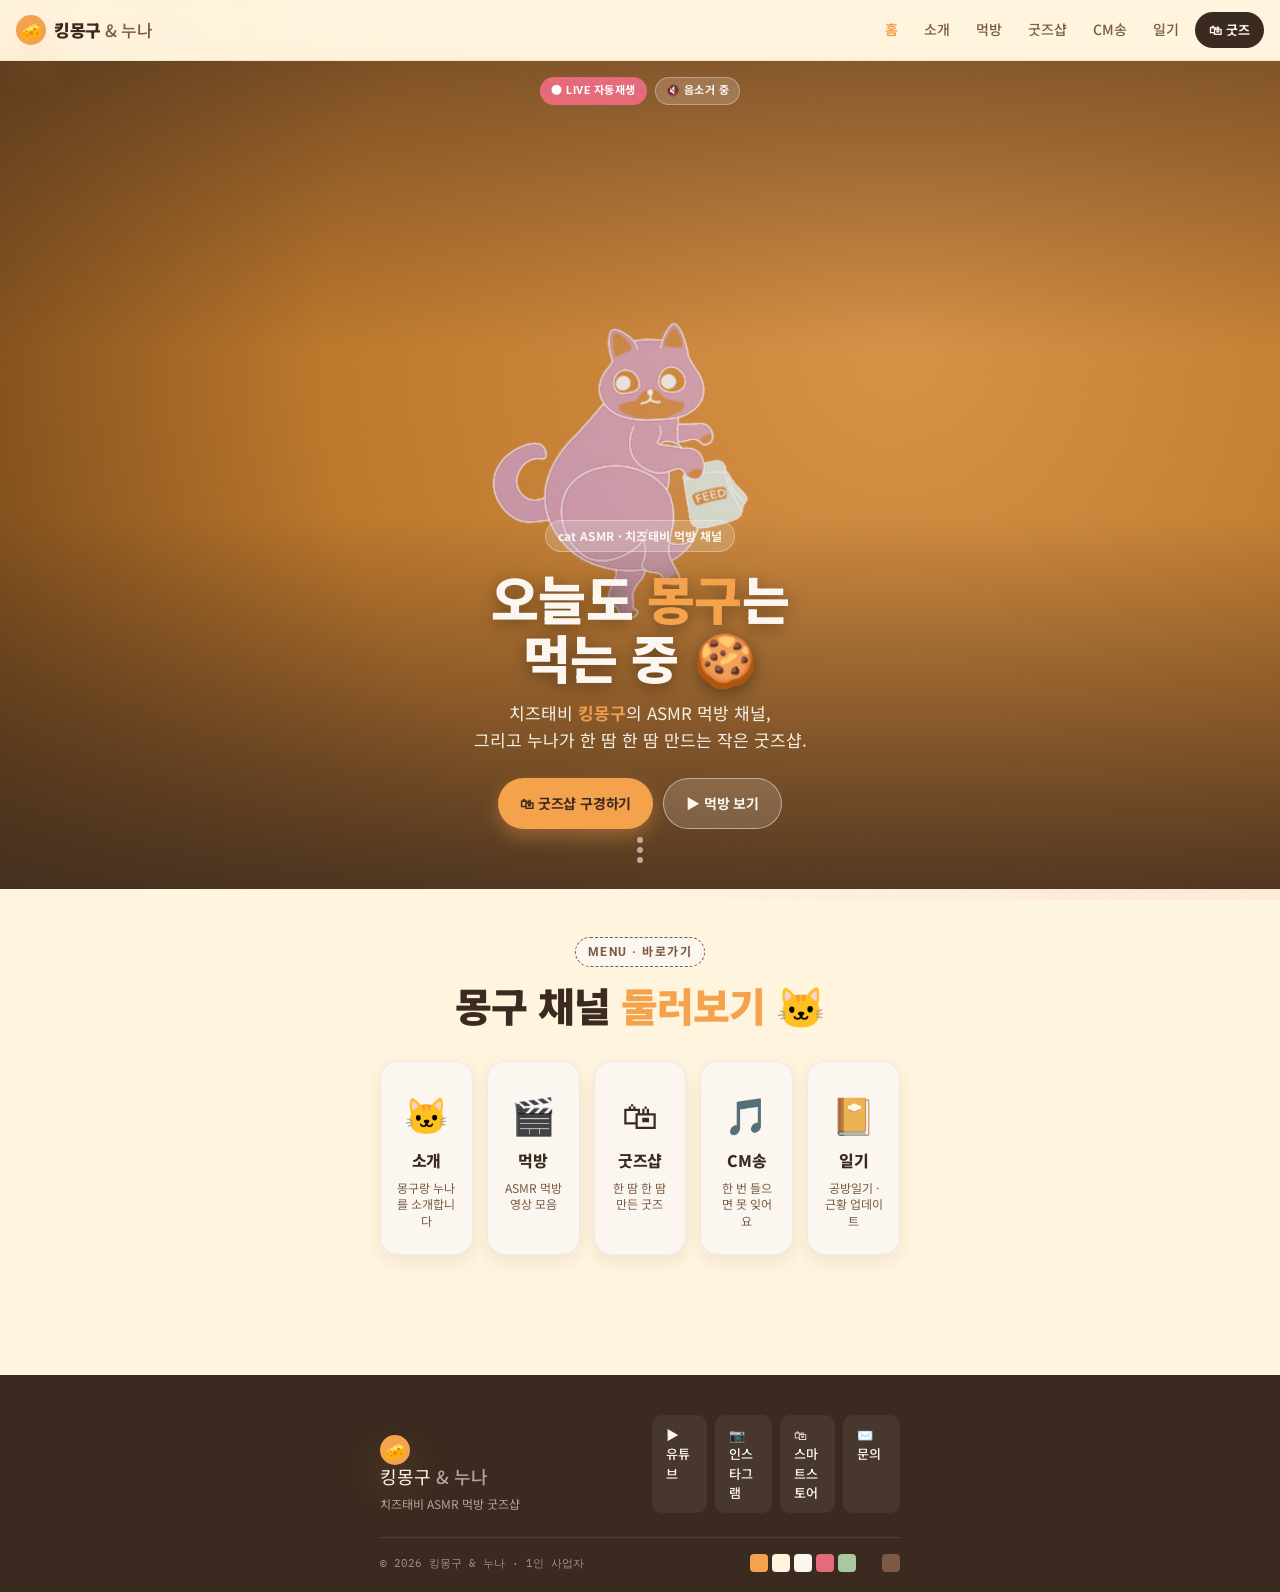
==== commit 96944224: "Update: replace mongu illustration with new PNG character image - Copy new mongu.png to assets - Rep" ====
--- a/index.html
+++ b/index.html
@@ -55,7 +55,7 @@
       loading="lazy"
     ></iframe>
     <div class="hero-fallback" aria-hidden="true">
-      <object class="hero-mongu" type="image/svg+xml" data="./assets/mongu.svg" tabindex="-1"></object>
+      <img class="hero-mongu" src="./assets/mongu.png" alt="킹몽구" />
     </div>
     <div class="hero-scrim"></div>
     <div class="hero-grain"></div>
--- a/styles.css
+++ b/styles.css
@@ -153,9 +153,9 @@
 }
 .hero-mongu {
   width: min(60vw, 360px);
-  filter: drop-shadow(0 10px 30px rgba(0,0,0,.2));
   animation: gentle-bob 4s var(--ease) infinite;
   pointer-events: none;
+  mix-blend-mode: screen;
 }
 @keyframes gentle-bob {
   0%, 100% { transform: translateY(0) rotate(-2deg); }
@@ -326,7 +326,7 @@
 .about-mongu {
   width: 140px; height: 154px;
   margin: 0 auto;
-  filter: drop-shadow(0 8px 16px rgba(244,162,76,.25));
+  mix-blend-mode: multiply;
 }
 .facts {
   list-style: none; padding: 0; margin: 0;
@@ -566,9 +566,8 @@
 .vinyl-label {
   width: 80px; height: 80px;
   border-radius: 50%;
-  background: var(--cheese);
-  padding: 8px;
-  box-shadow: inset 0 0 0 3px var(--paper), 0 0 0 8px var(--strawberry);
+  object-fit: cover;
+  mix-blend-mode: screen;
 }
 .vinyl.is-playing .vinyl-disc {
   animation: spin 4s linear infinite;
